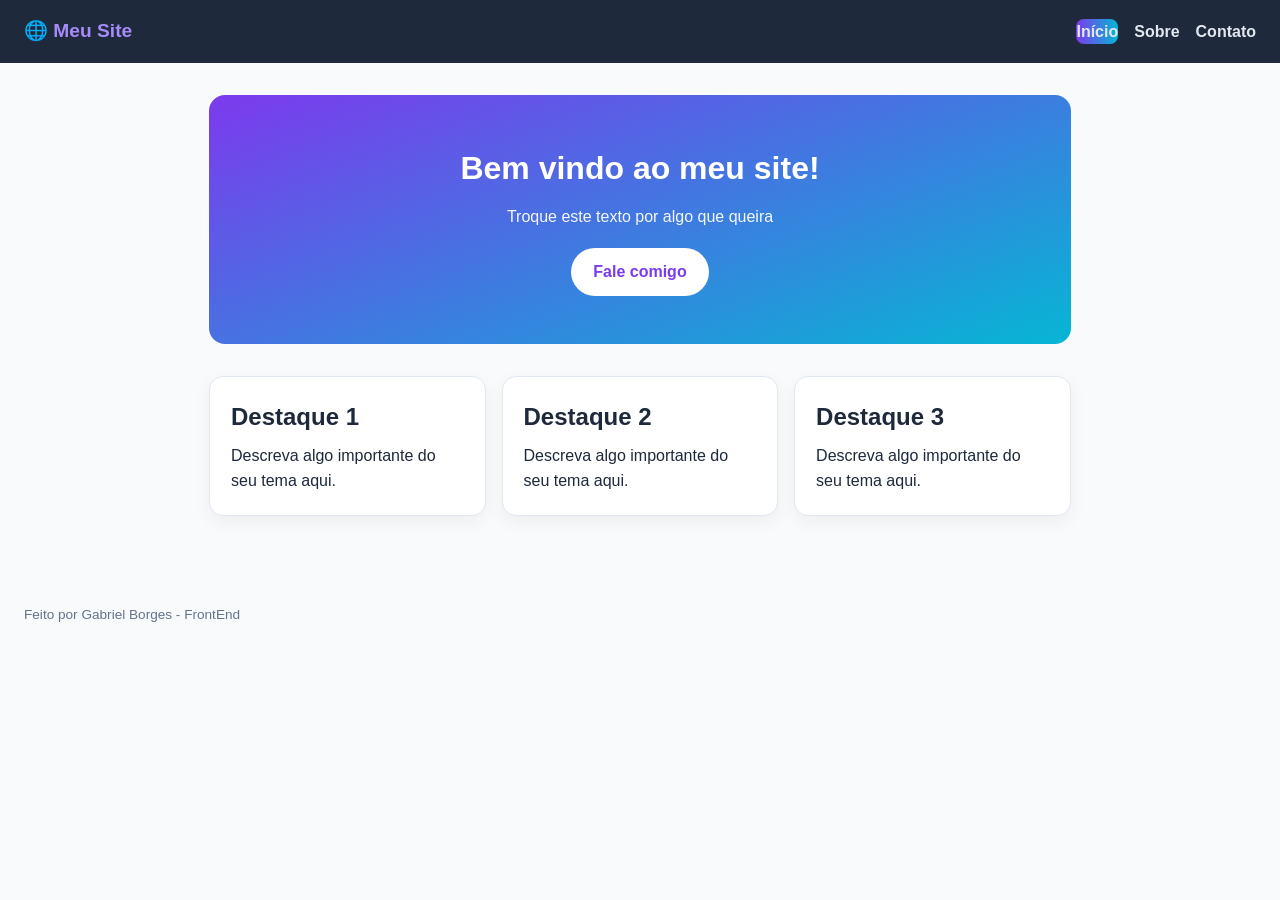
==== index.html @ 70ec05f4 "Add files via upload" ====
<!DOCTYPE html>
<html lang="pt-BR">
<head>
    <meta charset="UTF-8">
    <meta name="viewport" content="width=device-width, initial-scale=1.0">
    <title>Meu site</title>
    <link rel="stylesheet" href="style.css">
</head>
<body>
    <header class="topo">
        <spam class="logo">🌐 Meu Site</spam>
        <nav class="menu">
            <a href="index.html" class="ativo">Início</a>
            <a href="sobre.html">Sobre</a>
            <a href="contato.html">Contato</a>
        </nav>
    </header>
    <main>
       <section class="hero">
        <h1>Bem vindo ao meu site!</h1>
        <p>Troque este texto por algo que queira</p>
        <a href="contato.html" class="botao">Fale comigo</a>
       </section>
        <section class="cards">
            <article class="card">
                <h2>Destaque 1</h2>
                <p>Descreva algo importante do seu tema aqui.</p>
            </article>
            <article class="card">
                <h2>Destaque 2</h2>
                <p>Descreva algo importante do seu tema aqui.</p>
            </article>
            <article class="card">
                <h2>Destaque 3</h2>
                <p>Descreva algo importante do seu tema aqui.</p>
            </article>
        </section>
    </main>
    <footer class="rodape">
        <p>Feito por Gabriel Borges - FrontEnd</p>
    </footer>
</body>
</html>
---- style.css ----
* {margin: 0; padding: 0; box-sizing: border-box;}

body {
    font-family: 'Segoe UI', Tahoma, Geneva, Verdana, sans-serif;
    color: #1e293b;
    background: #f8fafc;
    line-height: 1.6;
}

/*------menu topo-------*/

.topo{
    display: flex;
    align-items: center;
    justify-content: space-between;
    flex-wrap: wrap;
    gap: 0.5rem;
    background: #1e293b;
    padding: 1rem 1.5rem;
}

.logo{
    color: #a78bfa;
    font-weight: 800;
    font-size: 1.2rem;
}

.menu{ display: flex; gap: 1rem; }
.menu a{
    color: #e2e8f0;
    text-decoration: none;
    font-weight: 600;
    padding: 0.3rem o.6rem;
    border-radius: 8px;
}

.menu a:hover{background: #334155;}
.menu a.ativo{
    background: linear-gradient(90deg, #7c3aed, #06b6d4);
}

/*--------Conteúdo-------*/

main{
    max-width: 900px;
    margin: 0 auto;
    padding: 2rem 1.2rem;
}

.hero{
    text-align: center;
    padding: 3rem 1rem;
    background: linear-gradient(160deg, #7c3aed, #06b6d4);
    color: #fff;
    border-radius: 16px;
}
.hero h1{
    font-size: 2rem;
    margin-bottom: 0.6rem;
}
.hero p {
    max-width: 520px;
    margin: 0 auto 1.2rem;
    opacity: 0.95;
}

.botao{
    display: inline-block;
    background: #fff;
    color: #7c3aed;
    font-weight: 700;
    text-decoration: none;
    padding: 0.7rem 1.4rem;
    border-radius: 50px;
    border: none;
    cursor: pointer;
}

.botao:hover{transform: scale(1.05);}

/* cards */

.cards{
    display: flex;
    gap: 1rem;
    flex-wrap: wrap;
    margin-top: 2rem;
}

.card {
    flex: 1 1 220px;
    background: #fff;
    border: 1px solid #e2e8f0;
    border-radius: 14px;
    padding: 1.3rem;
    box-shadow: 0 6px 18px rgb(0, 0, 0, 0.05);
}

.card h2 {margin-bottom: 0.4rem; font-family: 1.1rem;}

.conteudo {
    background: #fff;
    border: 1px solid #e2e8f0;
    border-radius: 14px;
    padding: 1.6rem;
}
.conteudo h1 { margin-bottom: 0.6rem;}
.conteudo h2 { margin: 1rem 0 0.4rem;}
.conteudo ul { margin-left: 1.2rem;}

/*Formulário*/
.form{ margin-top: 1rem;}
.campo label {
    display: block;
    font-weight: 600;
    margin-bottom: 0.3rem;
}
.campo input, .campo textarea{
    width: 100%;
    padding: 0.7rem;
    border: 1.5px solid #cbd5e1;
    border-radius: 10px;
    font-family: inherit;
    font-size: 0.95rem;
}
.campo input:focus, campo textarea:focus{
    outline: 3px solid rgba(124, 58, 237, 0.4);
    border-color: #7c3aed;
}

.rodape{
    text-align: 1.5rem;
    padding: 1.5rem;
    color: #64748b;
    font-size: 0.85rem;
    margin-top: 2rem;
}

@media (max-width: 600) {
    .hero h1 { font-size: 1.5rem;}
    .menu{width: 100%; justify-content: center;}
}
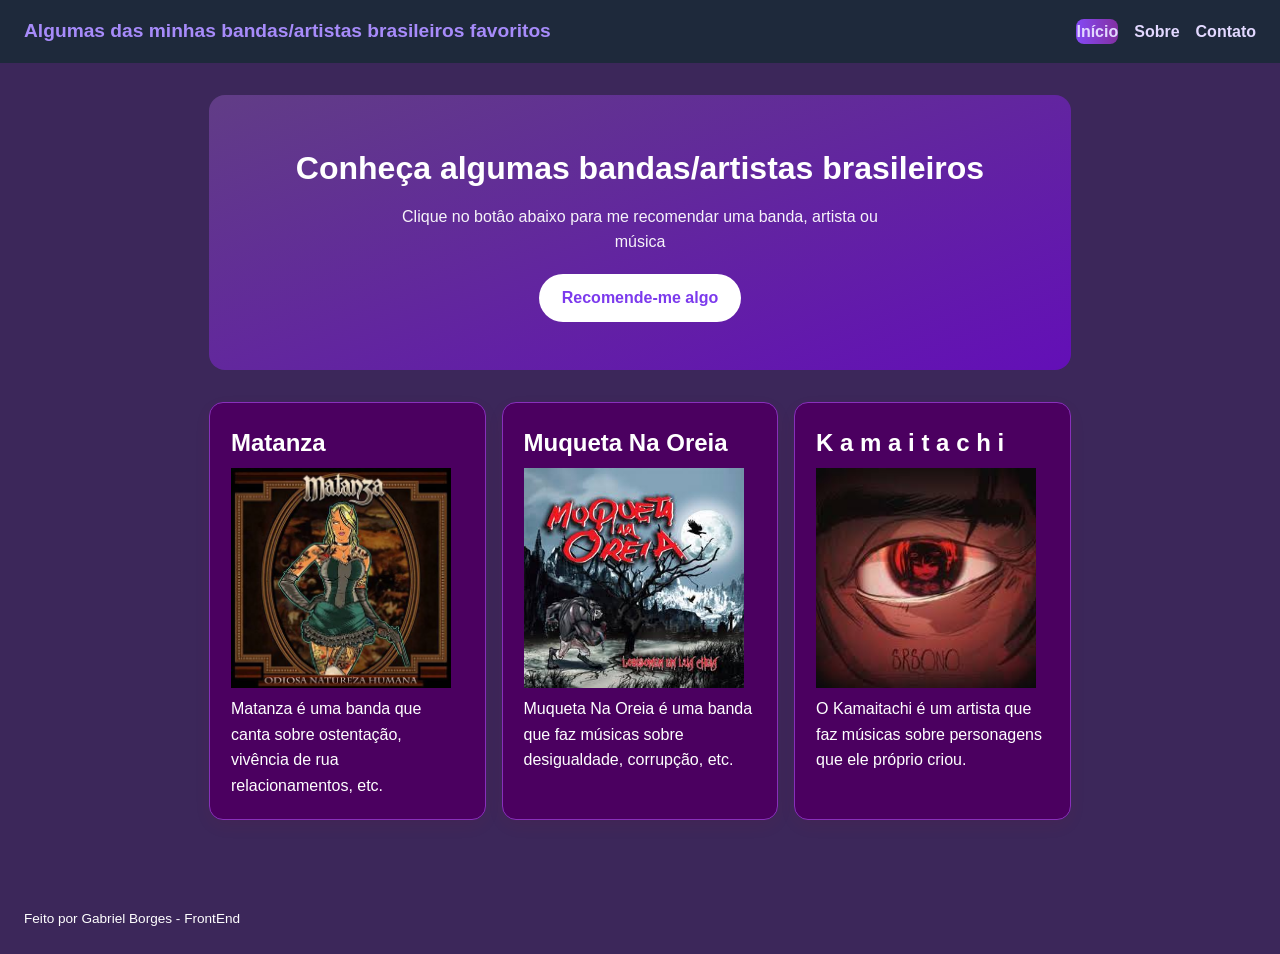
==== commit 696d646a: "Add files via upload" ====
--- a/index.html
+++ b/index.html
@@ -8,7 +8,7 @@
 </head>
 <body>
     <header class="topo">
-        <spam class="logo">🌐 Meu Site</spam>
+        <spam class="logo">Algumas das minhas bandas/artistas brasileiros favoritos</spam>
         <nav class="menu">
             <a href="index.html" class="ativo">Início</a>
             <a href="sobre.html">Sobre</a>
@@ -17,22 +17,25 @@
     </header>
     <main>
        <section class="hero">
-        <h1>Bem vindo ao meu site!</h1>
-        <p>Troque este texto por algo que queira</p>
-        <a href="contato.html" class="botao">Fale comigo</a>
+        <h1>Conheça algumas bandas/artistas brasileiros</h1>
+        <p>Clique no botâo abaixo para me recomendar uma banda, artista ou música</p>
+        <a href="contato.html" class="botao">Recomende-me algo</a>
        </section>
         <section class="cards">
             <article class="card">
-                <h2>Destaque 1</h2>
-                <p>Descreva algo importante do seu tema aqui.</p>
+                <h2>Matanza</h2>
+                <img src="img/matanza.álbum.jfif">
+                <p>Matanza é uma banda que canta sobre ostentação, vivência de rua relacionamentos, etc.</p>
             </article>
             <article class="card">
-                <h2>Destaque 2</h2>
-                <p>Descreva algo importante do seu tema aqui.</p>
+                <h2>Muqueta Na Oreia</h2>
+                <img src="img/Muqueta.álbum.jfif">
+                <p>Muqueta Na Oreia é uma banda que faz músicas sobre desigualdade, corrupção, etc.</p>
             </article>
             <article class="card">
-                <h2>Destaque 3</h2>
-                <p>Descreva algo importante do seu tema aqui.</p>
+                <h2>K a m a i t a c h i</h2>
+                <img src="img/kamaitachi.álbum.jfif">
+                <p>O Kamaitachi é um artista que faz músicas sobre personagens que ele próprio criou.</p>
             </article>
         </section>
     </main>
--- a/style.css
+++ b/style.css
@@ -2,8 +2,8 @@
 
 body {
     font-family: 'Segoe UI', Tahoma, Geneva, Verdana, sans-serif;
-    color: #1e293b;
-    background: #f8fafc;
+    color: #000000;
+    background: #3c275a;
     line-height: 1.6;
 }
 
@@ -27,7 +27,7 @@
 
 .menu{ display: flex; gap: 1rem; }
 .menu a{
-    color: #e2e8f0;
+    color: #e2d8ff;
     text-decoration: none;
     font-weight: 600;
     padding: 0.3rem o.6rem;
@@ -36,7 +36,7 @@
 
 .menu a:hover{background: #334155;}
 .menu a.ativo{
-    background: linear-gradient(90deg, #7c3aed, #06b6d4);
+    background: linear-gradient(90deg, #8549f5, #8330a1);
 }
 
 /*--------Conteúdo-------*/
@@ -50,7 +50,7 @@
 .hero{
     text-align: center;
     padding: 3rem 1rem;
-    background: linear-gradient(160deg, #7c3aed, #06b6d4);
+    background: linear-gradient(160deg, #613d86, #630fb7);
     color: #fff;
     border-radius: 16px;
 }
@@ -76,7 +76,7 @@
     cursor: pointer;
 }
 
-.botao:hover{transform: scale(1.05);}
+.card:hover{transform: scale(1.05);}
 
 /* cards */
 
@@ -85,28 +85,35 @@
     gap: 1rem;
     flex-wrap: wrap;
     margin-top: 2rem;
+    color: #fff;
 }
 
 .card {
     flex: 1 1 220px;
-    background: #fff;
-    border: 1px solid #e2e8f0;
+    background: #4b0060;
+    border: 1px solid #8830bb;
     border-radius: 14px;
     padding: 1.3rem;
-    box-shadow: 0 6px 18px rgb(0, 0, 0, 0.05);
+    box-shadow: 0 6px 18px rgba(201, 4, 4, 0.05);
 }
 
 .card h2 {margin-bottom: 0.4rem; font-family: 1.1rem;}
 
+.card img{
+    width: 220px;
+    height: 220px;
+}
+
 .conteudo {
-    background: #fff;
+    background: #510051;
     border: 1px solid #e2e8f0;
     border-radius: 14px;
     padding: 1.6rem;
 }
-.conteudo h1 { margin-bottom: 0.6rem;}
-.conteudo h2 { margin: 1rem 0 0.4rem;}
-.conteudo ul { margin-left: 1.2rem;}
+.conteudo h1 { margin-bottom: 0.6rem; color: #fff;}
+.conteudo h2 { margin: 1rem 0 0.4rem; color: #fff;}
+.conteudo ul { margin-left: 1.2rem; color: #fff;}
+.conteudo p { margin: 1rem 0 0.4rem; color: #fff;}
 
 /*Formulário*/
 .form{ margin-top: 1rem;}
@@ -114,6 +121,7 @@
     display: block;
     font-weight: 600;
     margin-bottom: 0.3rem;
+    color: #fff;
 }
 .campo input, .campo textarea{
     width: 100%;
@@ -131,7 +139,7 @@
 .rodape{
     text-align: 1.5rem;
     padding: 1.5rem;
-    color: #64748b;
+    color: #ffffff;
     font-size: 0.85rem;
     margin-top: 2rem;
 }
